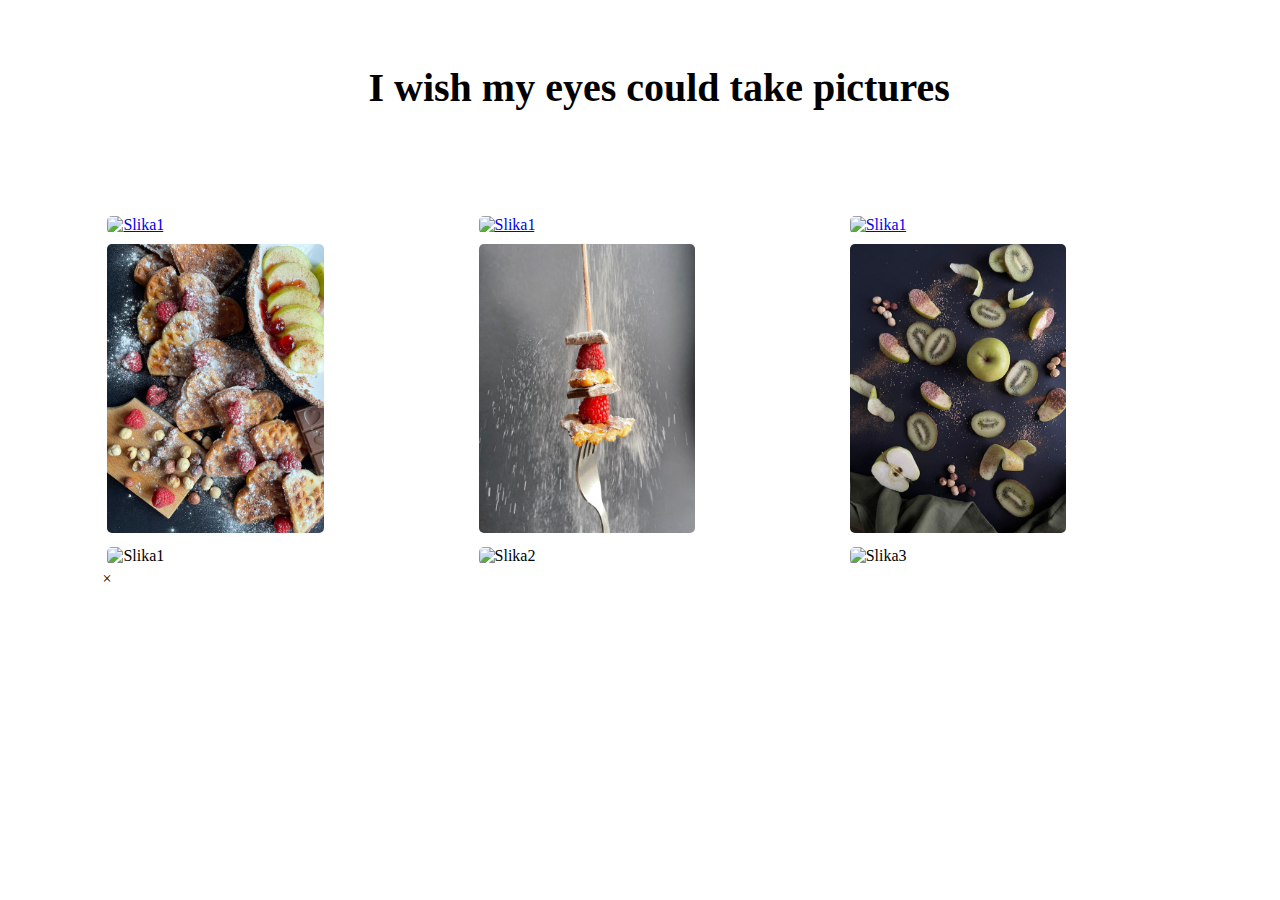
==== fotkice.html @ 749fb225 "add new page" ====
<!DOCTYPE html>
<html>

<head>
	<meta charset="utf-8">
	<link rel="stylesheet" type="text/css" href="styles.css" />
	<title>Web stranica</title>
</head>

<script src="http://ajax.googleapis.com/ajax/libs/jquery/1.7.1/jquery.min.js" type="text/javascript"></script>
<script src="script.js" type="text/javascript"></script>

<body style="margin-top:5%;margin-left:8%;margin-right:5%;">
	<h1 style="margin-bottom: 100px">I wish my eyes could take pictures</h1>
	<div class="row">


		<div class="column">
         	<a target="_blank" href="assets/Staklo 1.jpg">
            	<img class="slike" src="assets/Staklo 1.jpg" alt="Slika1" style="width:60%">
         	</a>
      	</div>
  		<div class="column">
         	<a target="_blank" href="assets/Staklo 2.jpg">
            	<img class="slike" src="assets/Staklo 2.jpg" alt="Slika1" style="width:60%">
         	</a>
      	</div>
  		<div class="column">
         	<a target="_blank" href="assets/Staklo 3.jpg">
            	<img class="slike" src="assets/Staklo 3.jpg" alt="Slika1" style="width:60%">
         	</a>
      	</div>
	</div>
	<div class="row">
  		<div class="column">
    		<img class="slike" src="assets/Hrana 1.jpg" alt="Slika1" style="width:60%">
 		</div>
  		<div class="column">
    		<img class="slike" src="assets/Hrana 2.jpg" alt="Slika2" style="width:60%">
  		</div>
  		<div class="column">
    		<img class="slike" src="assets/Hrana 3.jpg" alt="Slika3" style="width:60%">
  		</div>
	</div>

	<div class="row">
  		<div class="column">
    		<img class="slike" src="assets/Moda1.jpg" alt="Slika1" style="width:60%">
 		</div>
  		<div class="column">
    		<img class="slike" src="assets/Moda2.jpg" alt="Slika2" style="width:60%">
  		</div>
  		<div class="column">
    		<img class="slike" src="assets/Moda3.jpg" alt="Slika3" style="width:60%">
  		</div>
	</div>

	<div id="image-viewer">
  		<span class="close">&times;</span>
  		<img class="modal-content" id="full-image">
	</div>

</body>

</html>
---- styles.css ----
.menu-item {
  border: 4px hotpink;
  border-radius: 40px;
  width: 67%;
  height: 100%;
  text-align: center;
  background-color: hotpink;
  font-size: 50px;
  padding-top: 10px;
  padding-bottom: 10px;
  margin-top: 35px;
  color: black;
  cursor: pointer;
}

.menu-item:hover {
  border: 4px hotpink;
  border-radius: 40px;
  max-width: 400px;
  text-align: center;
  margin-top: 35px;
  background-color: black;
  font-size: 50px;
  padding-top: 10px;
  padding-bottom: 10px;
  color: hotpink;
  cursor: pointer;
}

p {
  text-align: center;
  font-size: 33px;
  font-family:Playfair Display;
}

::-webkit-scrollbar {
    display: none;
}

h1 {
  text-align: center;
  font-size: 40px;
  font-family:Playfair Display Bold;
}

* {
  box-sizing: border-box;
}

.column {
  float: left;
  width: 33.33%;
  padding: 5px;
}

.row::after {
  content: "";
  clear: both;
  display: table;
}

.slike {
    border-radius: 5px;
    cursor: pointer;
    transition: 0.3s;
}

.slike:hover {
  opacity: 0.7;
}
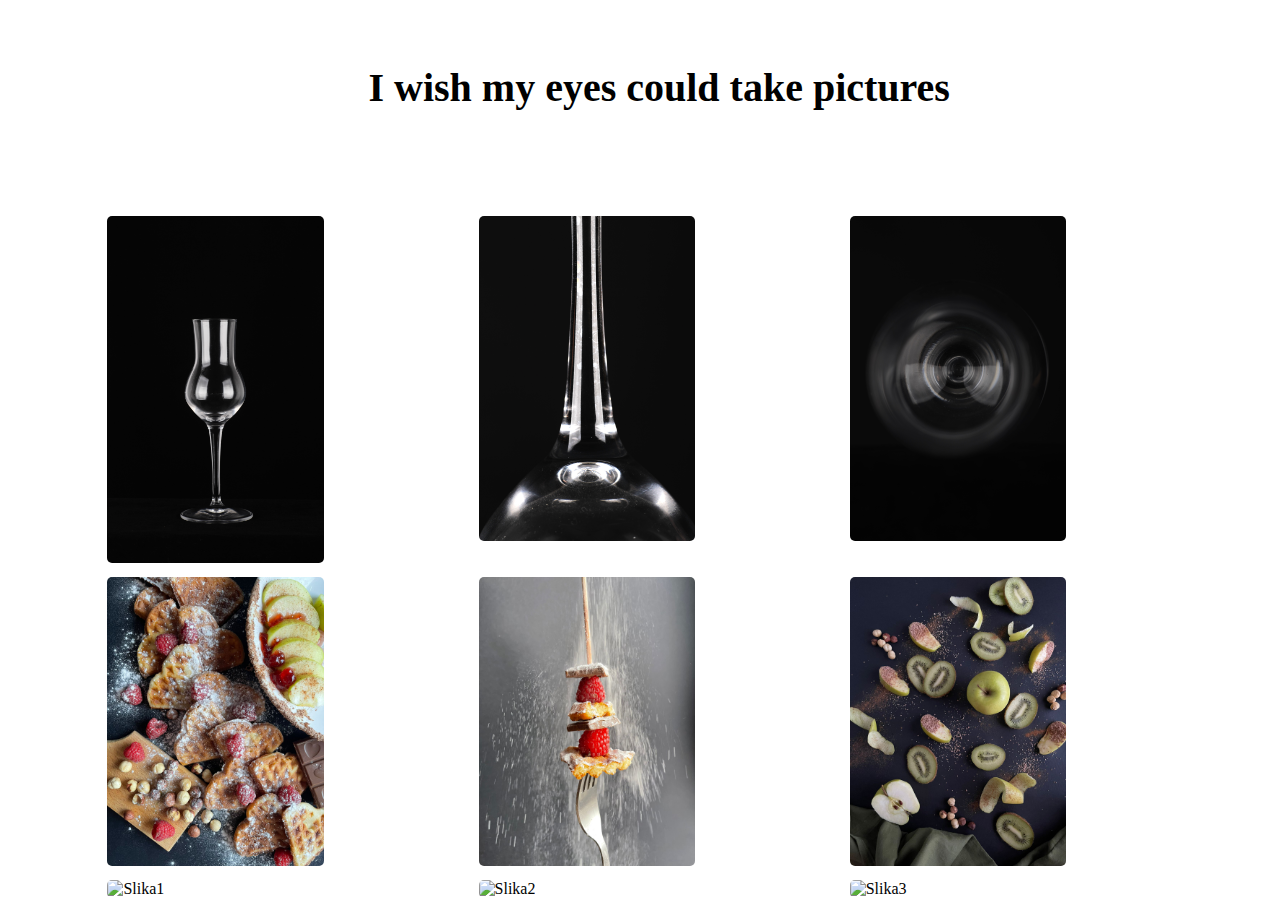
==== commit 18da6729: "fix" ====
--- a/fotkice.html
+++ b/fotkice.html
@@ -7,39 +7,36 @@
 	<title>Web stranica</title>
 </head>
 
-<script src="http://ajax.googleapis.com/ajax/libs/jquery/1.7.1/jquery.min.js" type="text/javascript"></script>
-<script src="script.js" type="text/javascript"></script>
-
 <body style="margin-top:5%;margin-left:8%;margin-right:5%;">
 	<h1 style="margin-bottom: 100px">I wish my eyes could take pictures</h1>
 	<div class="row">
 
 
 		<div class="column">
-         	<a target="_blank" href="assets/Staklo 1.jpg">
-            	<img class="slike" src="assets/Staklo 1.jpg" alt="Slika1" style="width:60%">
+         	<a target="_blank" href="assets/Staklo1.jpg">
+            	<img class="slike" src="assets/Staklo1.jpg" alt="Slika1" style="width:60%">
          	</a>
       	</div>
   		<div class="column">
-         	<a target="_blank" href="assets/Staklo 2.jpg">
-            	<img class="slike" src="assets/Staklo 2.jpg" alt="Slika1" style="width:60%">
+         	<a target="_blank" href="assets/Staklo2.jpg">
+            	<img class="slike" src="assets/Staklo2.jpg" alt="Slika1" style="width:60%">
          	</a>
       	</div>
   		<div class="column">
-         	<a target="_blank" href="assets/Staklo 3.jpg">
-            	<img class="slike" src="assets/Staklo 3.jpg" alt="Slika1" style="width:60%">
+         	<a target="_blank" href="assets/Staklo3.jpg">
+            	<img class="slike" src="assets/Staklo3.jpg" alt="Slika1" style="width:60%">
          	</a>
       	</div>
 	</div>
 	<div class="row">
   		<div class="column">
-    		<img class="slike" src="assets/Hrana 1.jpg" alt="Slika1" style="width:60%">
+    		<img class="slike" src="assets/Hrana1.jpg" alt="Slika1" style="width:60%">
  		</div>
   		<div class="column">
-    		<img class="slike" src="assets/Hrana 2.jpg" alt="Slika2" style="width:60%">
+    		<img class="slike" src="assets/Hrana2.jpg" alt="Slika2" style="width:60%">
   		</div>
   		<div class="column">
-    		<img class="slike" src="assets/Hrana 3.jpg" alt="Slika3" style="width:60%">
+    		<img class="slike" src="assets/Hrana3.jpg" alt="Slika3" style="width:60%">
   		</div>
 	</div>
 
@@ -55,11 +52,6 @@
   		</div>
 	</div>
 
-	<div id="image-viewer">
-  		<span class="close">&times;</span>
-  		<img class="modal-content" id="full-image">
-	</div>
-
 </body>
 
 </html>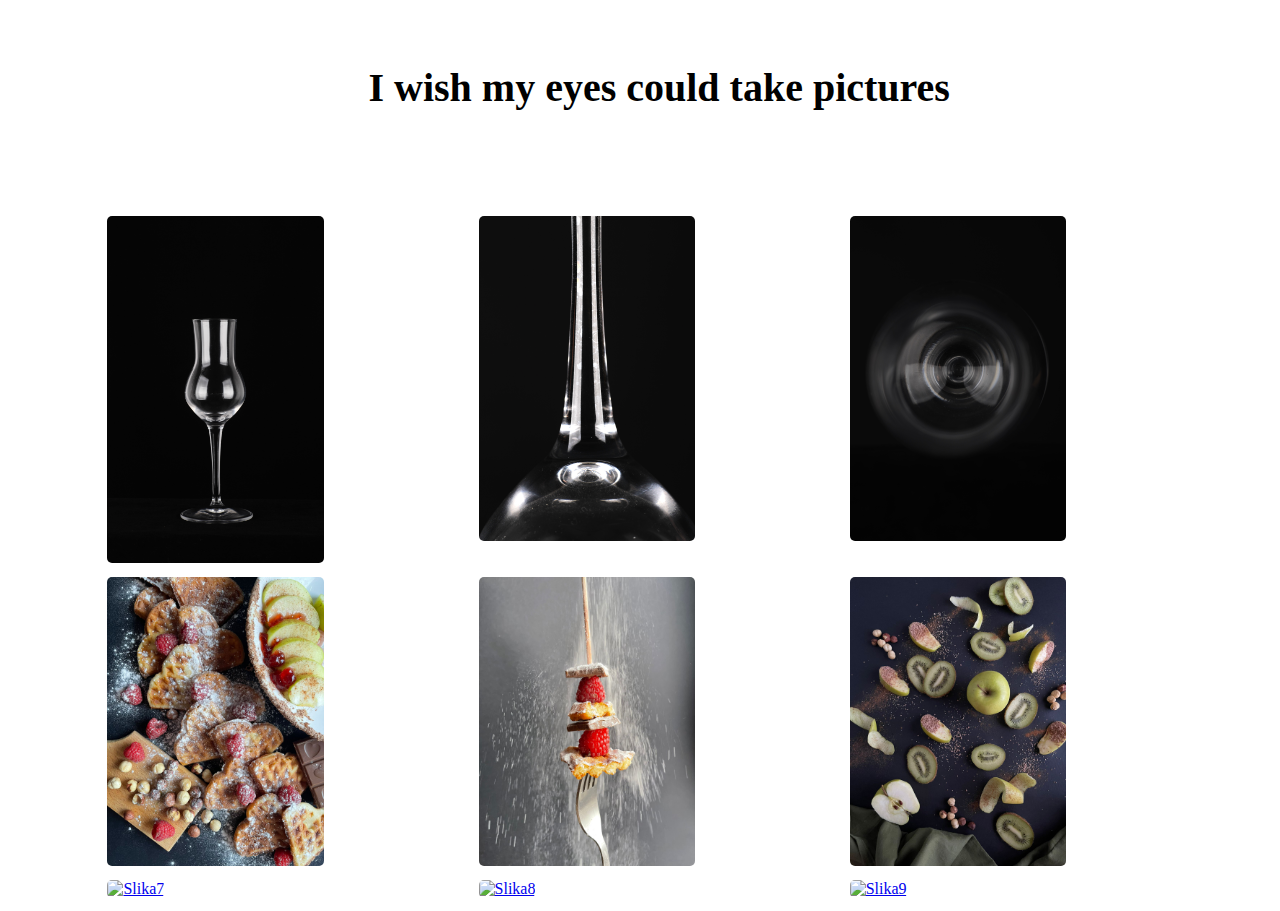
==== commit 510d7fdb: "Add photos" ====
--- a/fotkice.html
+++ b/fotkice.html
@@ -10,8 +10,6 @@
 <body style="margin-top:5%;margin-left:8%;margin-right:5%;">
 	<h1 style="margin-bottom: 100px">I wish my eyes could take pictures</h1>
 	<div class="row">
-
-
 		<div class="column">
          	<a target="_blank" href="assets/Staklo1.jpg">
             	<img class="slike" src="assets/Staklo1.jpg" alt="Slika1" style="width:60%">
@@ -19,39 +17,49 @@
       	</div>
   		<div class="column">
          	<a target="_blank" href="assets/Staklo2.jpg">
-            	<img class="slike" src="assets/Staklo2.jpg" alt="Slika1" style="width:60%">
+            	<img class="slike" src="assets/Staklo2.jpg" alt="Slika2" style="width:60%">
          	</a>
       	</div>
   		<div class="column">
          	<a target="_blank" href="assets/Staklo3.jpg">
-            	<img class="slike" src="assets/Staklo3.jpg" alt="Slika1" style="width:60%">
+            	<img class="slike" src="assets/Staklo3.jpg" alt="Slika3" style="width:60%">
          	</a>
       	</div>
 	</div>
 	<div class="row">
+		<div class="column">
+         	<a target="_blank" href="assets/Hrana1.jpg">
+            	<img class="slike" src="assets/Hrana1.jpg" alt="Slika4" style="width:60%">
+         	</a>
+      	</div>
   		<div class="column">
-    		<img class="slike" src="assets/Hrana1.jpg" alt="Slika1" style="width:60%">
- 		</div>
+         	<a target="_blank" href="assets/Hrana2.jpg">
+            	<img class="slike" src="assets/Hrana2.jpg" alt="Slika5" style="width:60%">
+         	</a>
+      	</div>
   		<div class="column">
-    		<img class="slike" src="assets/Hrana2.jpg" alt="Slika2" style="width:60%">
-  		</div>
+         	<a target="_blank" href="assets/Hrana3.jpg">
+            	<img class="slike" src="assets/Hrana3.jpg" alt="Slika6" style="width:60%">
+         	</a>
+      	</div>
+	</div>
+	<div class="row">
+		<div class="column">
+         	<a target="_blank" href="assets/Moda1.jpg">
+            	<img class="slike" src="assets/Moda1.jpg" alt="Slika7" style="width:60%">
+         	</a>
+      	</div>
   		<div class="column">
-    		<img class="slike" src="assets/Hrana3.jpg" alt="Slika3" style="width:60%">
-  		</div>
+         	<a target="_blank" href="assets/Moda2.jpg">
+            	<img class="slike" src="assets/Moda2.jpg" alt="Slika8" style="width:60%">
+         	</a>
+      	</div>
+  		<div class="column">
+         	<a target="_blank" href="assets/Moda3.jpg">
+            	<img class="slike" src="assets/Moda3.jpg" alt="Slika9" style="width:60%">
+         	</a>
+      	</div>
 	</div>
-
-	<div class="row">
-  		<div class="column">
-    		<img class="slike" src="assets/Moda1.jpg" alt="Slika1" style="width:60%">
- 		</div>
-  		<div class="column">
-    		<img class="slike" src="assets/Moda2.jpg" alt="Slika2" style="width:60%">
-  		</div>
-  		<div class="column">
-    		<img class="slike" src="assets/Moda3.jpg" alt="Slika3" style="width:60%">
-  		</div>
-	</div>
-
 </body>
 
 </html>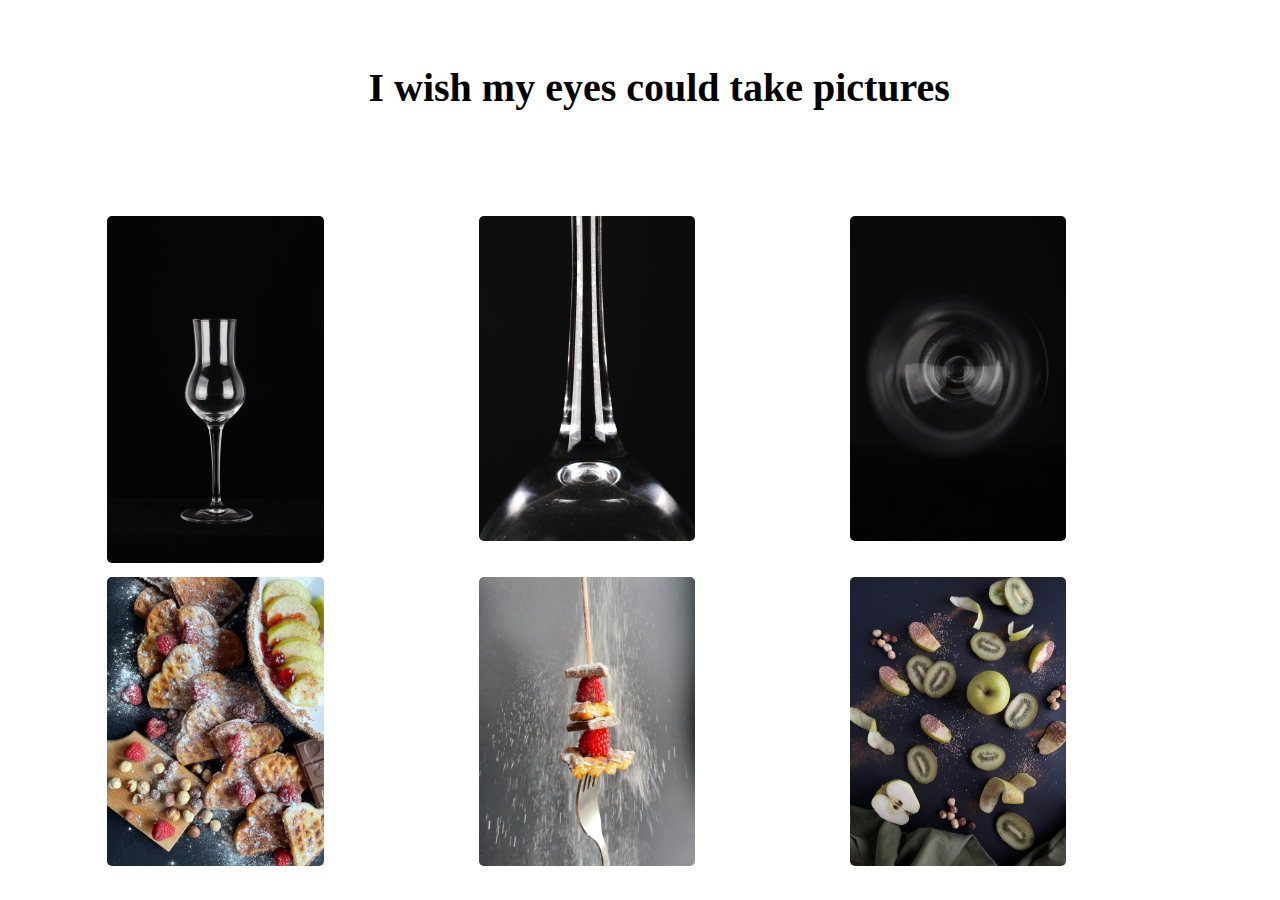
==== commit c68c6ad9: "Fix" ====
--- a/fotkice.html
+++ b/fotkice.html
@@ -43,23 +43,6 @@
          	</a>
       	</div>
 	</div>
-	<div class="row">
-		<div class="column">
-         	<a target="_blank" href="assets/Moda1.jpg">
-            	<img class="slike" src="assets/Moda1.jpg" alt="Slika7" style="width:60%">
-         	</a>
-      	</div>
-  		<div class="column">
-         	<a target="_blank" href="assets/Moda2.jpg">
-            	<img class="slike" src="assets/Moda2.jpg" alt="Slika8" style="width:60%">
-         	</a>
-      	</div>
-  		<div class="column">
-         	<a target="_blank" href="assets/Moda3.jpg">
-            	<img class="slike" src="assets/Moda3.jpg" alt="Slika9" style="width:60%">
-         	</a>
-      	</div>
-	</div>
 </body>
 
 </html>